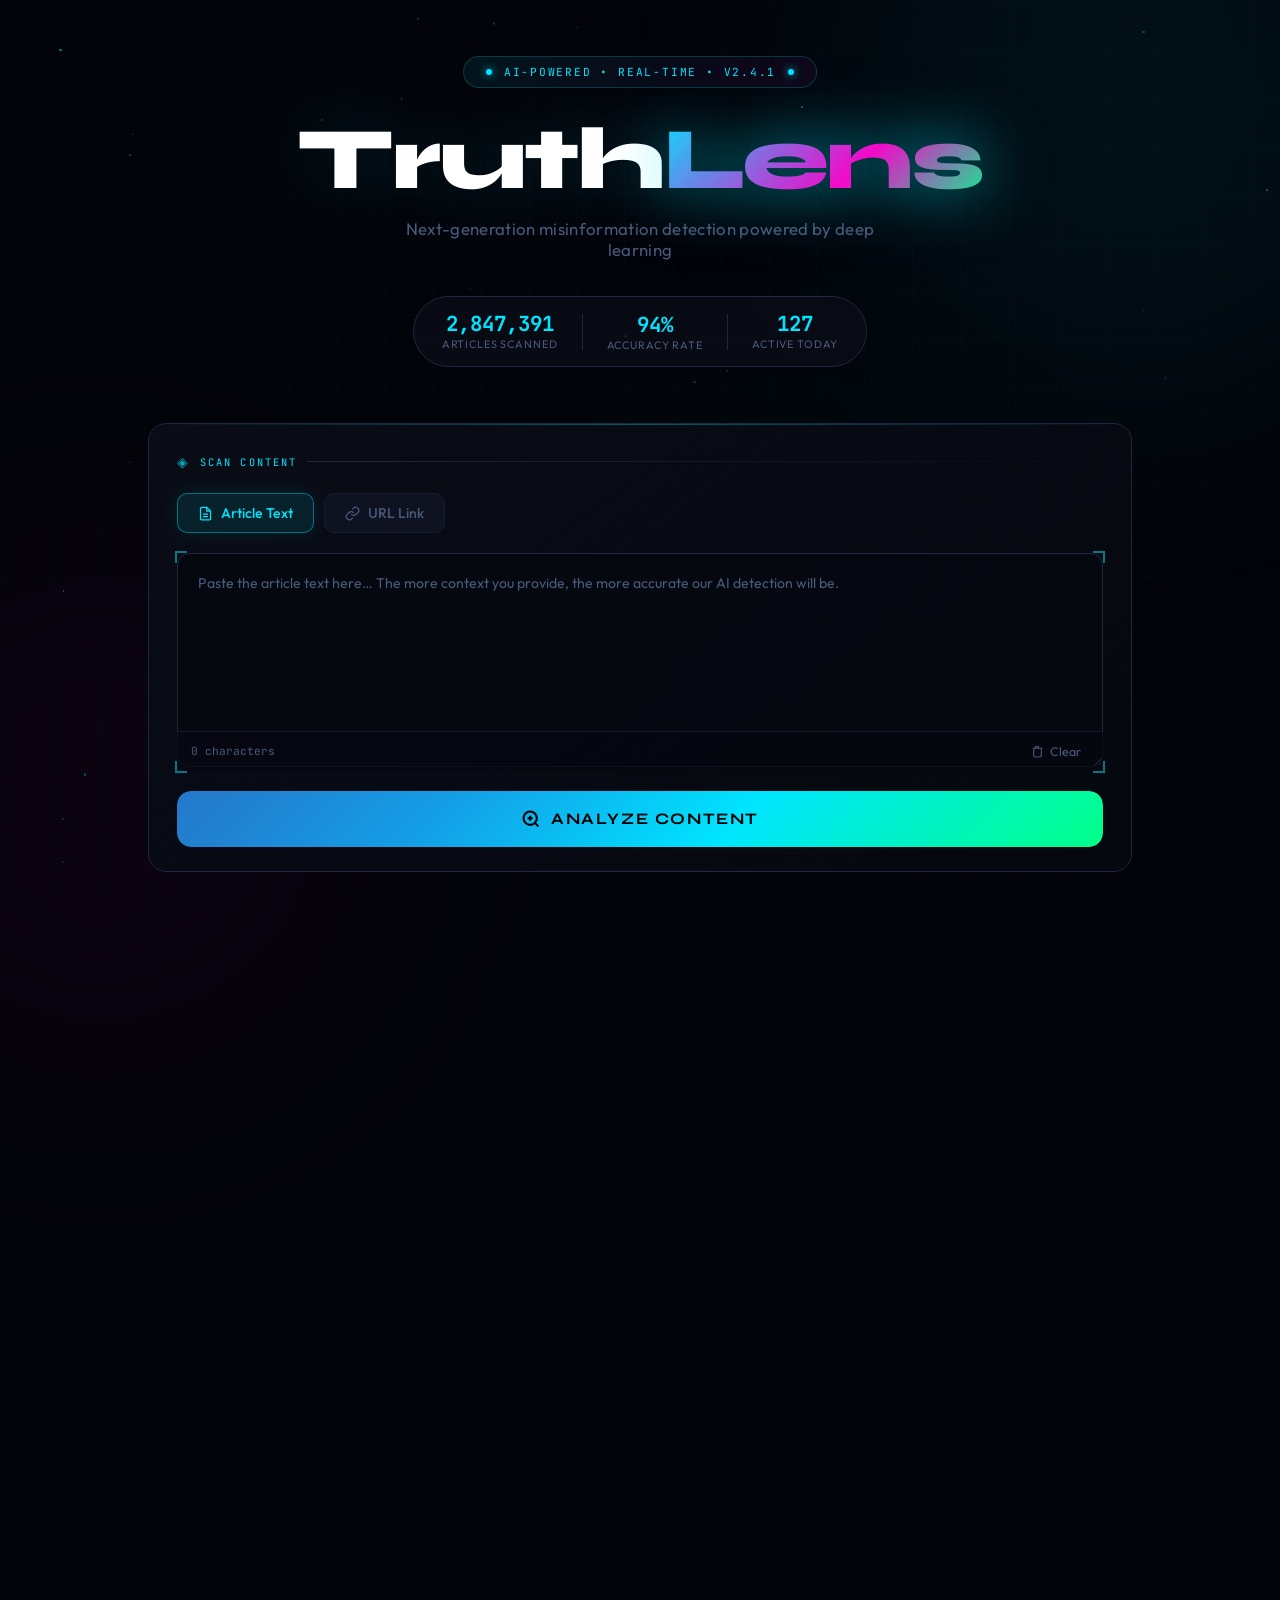
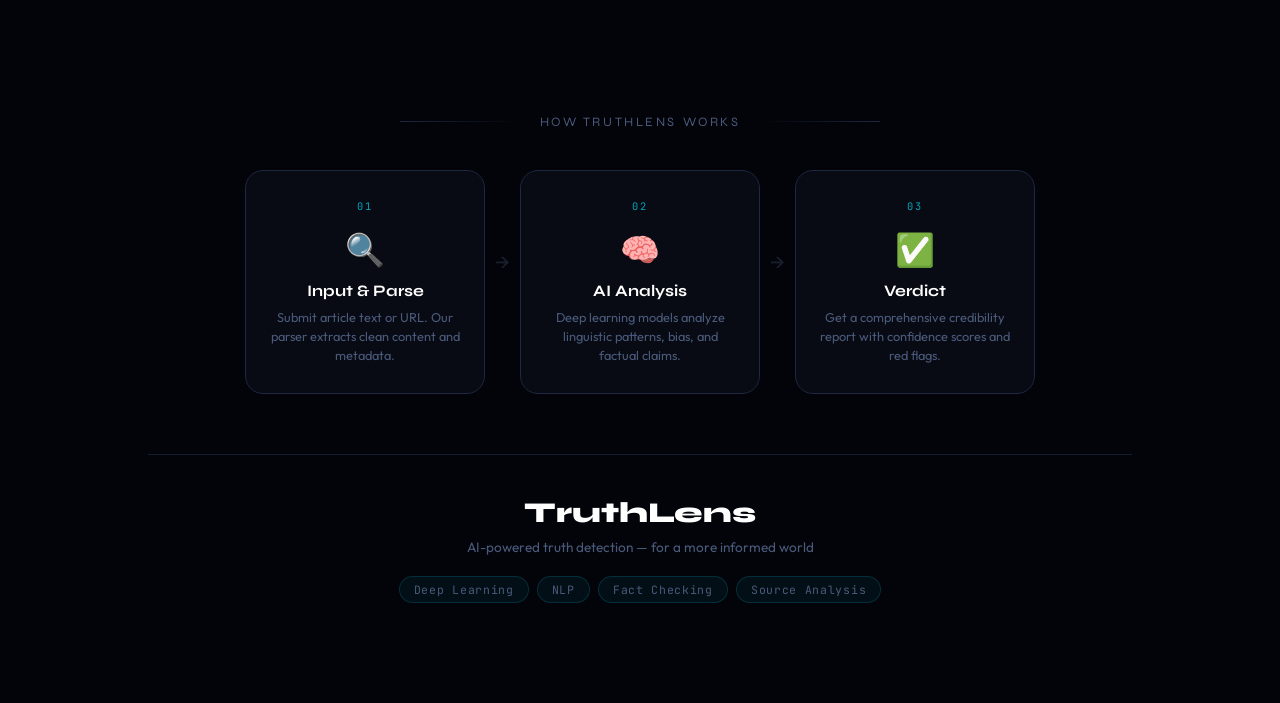
==== frontend/index.html @ f7e6e777 "Full TruthLens project" ====
<!DOCTYPE html>
<html lang="en">
<head>
  <meta charset="UTF-8" />
  <meta name="viewport" content="width=device-width, initial-scale=1.0"/>
  <title>TruthLens — AI Fake News Detection</title>
  <link rel="preconnect" href="https://fonts.googleapis.com">
  <link href="https://fonts.googleapis.com/css2?family=Syne:wght@400;500;600;700;800&family=JetBrains+Mono:wght@300;400;500;600;700&family=Outfit:wght@300;400;500;600;700;900&display=swap" rel="stylesheet">
  <link rel="stylesheet" href="styles.css">
</head>
<body>

  <!-- Ambient background elements -->
  <div class="bg-grid"></div>
  <div class="blob blob-a"></div>
  <div class="blob blob-b"></div>
  <div class="blob blob-c"></div>
  <div class="scanline"></div>

  <!-- Floating particles -->
  <div class="particles" id="particles"></div>

  <div class="wrapper">

    <!-- ── HEADER ── -->
    <header>
      <div class="logo-badge">
        <span class="dot"></span>
        <span>AI-Powered • Real-Time • v2.4.1</span>
        <span class="dot"></span>
      </div>
      <h1>Truth<span class="accent">Lens</span></h1>
      <p class="subtitle">Next-generation misinformation detection powered by deep learning</p>
      <div class="header-stats">
        <div class="hstat">
          <span class="hstat-val" data-count="2847391">0</span>
          <span class="hstat-label">Articles Scanned</span>
        </div>
        <div class="hstat-divider"></div>
        <div class="hstat">
         <span class="hstat-val" data-count="94">94</span><span class="hstat-suffix">%</span>

          <span class="hstat-label">Accuracy Rate</span>
        </div>
        <div class="hstat-divider"></div>
        <div class="hstat">
          <span class="hstat-val" data-count="127">0</span>
          <span class="hstat-label">Active Today</span>
        </div>
      </div>
    </header>

    <!-- ── INPUT CARD ── -->
    <section class="card input-card" style="--delay:.1s">
      <div class="card-label">
        <span class="card-label-icon">◈</span>
        <span>SCAN CONTENT</span>
        <div class="card-label-line"></div>
      </div>

      <!-- Mode Selector -->
      <div class="mode-selector">
        <button class="mode-btn active" id="modeText" onclick="switchMode('text')">
          <svg viewBox="0 0 24 24" fill="none" stroke="currentColor" stroke-width="2"><path d="M14 2H6a2 2 0 00-2 2v16a2 2 0 002 2h12a2 2 0 002-2V8z"/><polyline points="14 2 14 8 20 8"/><line x1="16" y1="13" x2="8" y2="13"/><line x1="16" y1="17" x2="8" y2="17"/></svg>
          Article Text
        </button>
        <button class="mode-btn" id="modeUrl" onclick="switchMode('url')">
          <svg viewBox="0 0 24 24" fill="none" stroke="currentColor" stroke-width="2"><path d="M10 13a5 5 0 007.54.54l3-3a5 5 0 00-7.07-7.07l-1.72 1.71"/><path d="M14 11a5 5 0 00-7.54-.54l-3 3a5 5 0 007.07 7.07l1.71-1.71"/></svg>
          URL Link
        </button>
      </div>

      <!-- Text Input Area -->
      <div class="input-wrap" id="textWrap">
        <div class="input-corner tl"></div>
        <div class="input-corner tr"></div>
        <div class="input-corner bl"></div>
        <div class="input-corner br"></div>
        <textarea
          id="newsInput"
          class="news-textarea"
          placeholder="Paste the article text here… The more context you provide, the more accurate our AI detection will be."
          rows="6"
        ></textarea>
        <div class="textarea-footer">
          <span class="char-count" id="charCount">0 characters</span>
          <button class="clear-btn" onclick="clearInput()">
            <svg viewBox="0 0 24 24" fill="none" stroke="currentColor" stroke-width="2"><polyline points="3 6 5 6 21 6"/><path d="M19 6v14a2 2 0 01-2 2H7a2 2 0 01-2-2V6m3 0V4a1 1 0 011-1h4a1 1 0 011 1v2"/></svg>
            Clear
          </button>
        </div>
      </div>

      <!-- URL Input Area -->
      <div class="input-wrap url-wrap hidden" id="urlWrap">
        <div class="input-corner tl"></div>
        <div class="input-corner tr"></div>
        <div class="input-corner bl"></div>
        <div class="input-corner br"></div>
        <div class="url-input-inner">
          <svg class="url-icon" viewBox="0 0 24 24" fill="none" stroke="currentColor" stroke-width="2"><circle cx="12" cy="12" r="10"/><line x1="2" y1="12" x2="22" y2="12"/><path d="M12 2a15.3 15.3 0 014 10 15.3 15.3 0 01-4 10 15.3 15.3 0 01-4-10 15.3 15.3 0 014-10z"/></svg>
          <input type="url" id="urlInput" class="url-input" placeholder="https://example.com/article-to-verify..." />
        </div>
      </div>

      <!-- Scan Button -->
      <button class="scan-btn" id="scanBtn" onclick="triggerScan()">
        <span class="scan-btn-bg"></span>
        <span class="scan-btn-content">
          <svg class="scan-btn-icon" viewBox="0 0 24 24" fill="none" stroke="currentColor" stroke-width="2.5">
            <circle cx="11" cy="11" r="8"/>
            <path d="m21 21-4.35-4.35"/>
            <line x1="11" y1="8" x2="11" y2="14"/>
            <line x1="8" y1="11" x2="14" y2="11"/>
          </svg>
          <span class="scan-btn-text">Analyze Content</span>
        </span>
        <div class="scan-btn-glow"></div>
      </button>
    </section>

    <!-- ── SCANNING ANIMATION OVERLAY ── -->
    <div class="scanning-bar" id="scanningBar">
      <div class="scanning-progress">
        <div class="scanning-fill" id="scanFill"></div>
      </div>
      <div class="scanning-label">
        <span class="scanning-dot"></span>
        <span id="scanLabel">Initializing neural network…</span>
      </div>
    </div>

    <!-- ── RESULTS SECTION ── -->
    <section class="results-grid" id="resultsGrid">

      <!-- Main Verdict Card -->
      <div class="card verdict-card" id="verdictCard">
        <div class="card-label">
          <span class="card-label-icon">◈</span>
          <span>VERDICT</span>
          <div class="card-label-line"></div>
        </div>

        <div class="verdict-display">
          <div class="verdict-icon-wrap" id="verdictIconWrap">
            <div class="verdict-ring verdict-ring-outer"></div>
            <div class="verdict-ring verdict-ring-inner"></div>
            <div class="verdict-icon" id="verdictIcon">?</div>
          </div>
          <div class="verdict-text-wrap">
            <div class="verdict-label" id="verdictLabel">Awaiting Scan</div>
            <div class="verdict-sublabel" id="verdictSublabel">Submit content to begin analysis</div>
          </div>
        </div>

        <!-- ── Confidence Bar (backend: update #confidenceFill width & #confidenceVal text) ── -->
        <div class="metric-section">
          <div class="metric-header">
            <span class="metric-name">Confidence Score</span>
            <span class="metric-val" id="confidenceVal">—</span>
          </div>
          <div class="meter-track">
            <div class="meter-fill confidence-fill" id="confidenceFill" style="width:0%"></div>
            <div class="meter-shine"></div>
          </div>
          <div class="meter-ticks">
            <span>0%</span><span>25%</span><span>50%</span><span>75%</span><span>100%</span>
          </div>
        </div>

        <!-- Status Badge -->
        <div class="status-display">
          <div class="status-badge" id="statusBadge">
            <span class="status-icon" id="statusIcon">○</span>
            <span id="statusLabel">No Data</span>
          </div>
          <div class="timestamp" id="scanTimestamp">—</div>
        </div>
      </div>

      <!-- Source Credibility Card -->
      <div class="card credibility-card" id="credibilityCard">
        <div class="card-label">
          <span class="card-label-icon">◈</span>
          <span>SOURCE ANALYSIS</span>
          <div class="card-label-line"></div>
        </div>

        <!-- ── Source Credibility Bar (backend: update #credibilityFill & #credibilityVal) ── -->
        <div class="metric-section">
          <div class="metric-header">
            <span class="metric-name">Source Credibility</span>
            <span class="metric-val" id="credibilityVal">—</span>
          </div>
          <div class="meter-track">
            <div class="meter-fill credibility-fill" id="credibilityFill" style="width:0%"></div>
            <div class="meter-shine"></div>
          </div>
        </div>

        <!-- ── Bias Score Bar (backend: update #biasFill & #biasVal) ── -->
        <div class="metric-section">
          <div class="metric-header">
            <span class="metric-name">Bias Detection</span>
            <span class="metric-val" id="biasVal">—</span>
          </div>
          <div class="meter-track">
            <div class="meter-fill bias-fill" id="biasFill" style="width:0%"></div>
            <div class="meter-shine"></div>
          </div>
        </div>

        <!-- ── Sentiment Score Bar (backend: update #sentimentFill & #sentimentVal) ── -->
        <div class="metric-section">
          <div class="metric-header">
            <span class="metric-name">Emotional Manipulation</span>
            <span class="metric-val" id="sentimentVal">—</span>
          </div>
          <div class="meter-track">
            <div class="meter-fill sentiment-fill" id="sentimentFill" style="width:0%"></div>
            <div class="meter-shine"></div>
          </div>
        </div>

        <!-- Source Info (backend: set #sourceName & #sourceDomain) -->
        <div class="source-info">
          <div class="source-row">
            <span class="source-key">Source</span>
            <span class="source-val" id="sourceName">—</span>
          </div>
          <div class="source-row">
            <span class="source-key">Domain</span>
            <span class="source-val" id="sourceDomain">—</span>
          </div>
          <div class="source-row">
            <span class="source-key">Category</span>
            <span class="source-val" id="sourceCategory">—</span>
          </div>
        </div>
      </div>

      <!-- Claim Analysis Card -->
      <div class="card claims-card" id="claimsCard">
        <div class="card-label">
          <span class="card-label-icon">◈</span>
          <span>CLAIM ANALYSIS</span>
          <div class="card-label-line"></div>
        </div>

        <!-- ── Factual Accuracy Bar (backend: update #factFill & #factVal) ── -->
        <div class="metric-section">
          <div class="metric-header">
            <span class="metric-name">Factual Accuracy</span>
            <span class="metric-val" id="factVal">—</span>
          </div>
          <div class="meter-track">
            <div class="meter-fill fact-fill" id="factFill" style="width:0%"></div>
            <div class="meter-shine"></div>
          </div>
        </div>

        <!-- ── Clickbait Score Bar (backend: update #clickbaitFill & #clickbaitVal) ── -->
        <div class="metric-section">
          <div class="metric-header">
            <span class="metric-name">Clickbait Score</span>
            <span class="metric-val" id="clickbaitVal">—</span>
          </div>
          <div class="meter-track">
            <div class="meter-fill clickbait-fill" id="clickbaitFill" style="width:0%"></div>
            <div class="meter-shine"></div>
          </div>
        </div>

        <!-- Detected Flags (backend: populate #flagsList) -->
        <div class="flags-section">
          <div class="flags-title">Detected Signals</div>
          <div class="flags-list" id="flagsList">
            <div class="empty-state-small">
              <span>⬡</span>
              <span>No signals detected yet</span>
            </div>
          </div>
        </div>
      </div>

      <!-- Linguistic Pattern Card -->
      <div class="card linguistic-card" id="linguisticCard">
        <div class="card-label">
          <span class="card-label-icon">◈</span>
          <span>LINGUISTIC PATTERNS</span>
          <div class="card-label-line"></div>
        </div>

        <!-- ── Readability Bar (backend: update #readFill & #readVal) ── -->
        <div class="metric-section">
          <div class="metric-header">
            <span class="metric-name">Readability Index</span>
            <span class="metric-val" id="readVal">—</span>
          </div>
          <div class="meter-track">
            <div class="meter-fill read-fill" id="readFill" style="width:0%"></div>
            <div class="meter-shine"></div>
          </div>
        </div>

        <!-- Text Statistics (backend: populate #wordCount, #sentenceCount, #uniqueWords) -->
        <div class="stat-grid">
          <div class="stat-box">
            <div class="stat-box-val" id="wordCount">—</div>
            <div class="stat-box-label">Word Count</div>
          </div>
          <div class="stat-box">
            <div class="stat-box-val" id="sentenceCount">—</div>
            <div class="stat-box-label">Sentences</div>
          </div>
          <div class="stat-box">
            <div class="stat-box-val" id="uniqueWords">—</div>
            <div class="stat-box-label">Unique Words</div>
          </div>
          <div class="stat-box">
            <div class="stat-box-val" id="avgSentLen">—</div>
            <div class="stat-box-label">Avg Sentence</div>
          </div>
        </div>

        <!-- Top Keywords (backend: populate #keywordsList) -->
        <div class="keywords-section">
          <div class="flags-title">Top Keywords</div>
          <div class="keywords-list" id="keywordsList">
            <div class="empty-state-small"><span>⬡</span><span>Pending analysis</span></div>
          </div>
        </div>
      </div>

    </section>

    <!-- ── HOW IT WORKS SECTION ── -->
    <section class="how-section">
      <div class="how-title">
        <span class="how-title-line"></span>
        <span>How TruthLens Works</span>
        <span class="how-title-line"></span>
      </div>
      <div class="how-grid">
        <div class="how-step">
          <div class="how-step-num">01</div>
          <div class="how-step-icon">🔍</div>
          <div class="how-step-title">Input & Parse</div>
          <div class="how-step-desc">Submit article text or URL. Our parser extracts clean content and metadata.</div>
        </div>
        <div class="how-connector">→</div>
        <div class="how-step">
          <div class="how-step-num">02</div>
          <div class="how-step-icon">🧠</div>
          <div class="how-step-title">AI Analysis</div>
          <div class="how-step-desc">Deep learning models analyze linguistic patterns, bias, and factual claims.</div>
        </div>
        <div class="how-connector">→</div>
        <div class="how-step">
          <div class="how-step-num">03</div>
          <div class="how-step-icon">✅</div>
          <div class="how-step-title">Verdict</div>
          <div class="how-step-desc">Get a comprehensive credibility report with confidence scores and red flags.</div>
        </div>
      </div>
    </section>

    <!-- ── FOOTER ── -->
    <footer class="site-footer">
      <div class="footer-logo">Truth<span class="accent">Lens</span></div>
      <p class="footer-sub">AI-powered truth detection — for a more informed world</p>
      <div class="footer-chips">
        <span class="chip">Deep Learning</span>
        <span class="chip">NLP</span>
        <span class="chip">Fact Checking</span>
        <span class="chip">Source Analysis</span>
      </div>
    </footer>

  </div><!-- /wrapper -->

  <script>
    // ── Particles ──
    const pCont = document.getElementById('particles');
    for (let i = 0; i < 40; i++) {
      const p = document.createElement('div');
      p.className = 'particle';
      p.style.cssText = `
        left:${Math.random()*100}%;
        top:${Math.random()*100}%;
        animation-delay:${Math.random()*8}s;
        animation-duration:${6+Math.random()*10}s;
        width:${1+Math.random()*2}px;
        height:${1+Math.random()*2}px;
        opacity:${0.1+Math.random()*0.4};
      `;
      pCont.appendChild(p);
    }

    // ── Counter animation ──
    document.querySelectorAll('[data-count]').forEach(el => {
      const target = +el.dataset.count;
      let current = 0;
      const step = target / 60;
      const tick = setInterval(() => {
        current = Math.min(current + step, target);
        el.textContent = Math.floor(current).toLocaleString();
        if (current >= target) clearInterval(tick);
      }, 30);
    });

    // ── Mode switch ──
    function switchMode(mode) {
      const textWrap = document.getElementById('textWrap');
      const urlWrap  = document.getElementById('urlWrap');
      const modeText = document.getElementById('modeText');
      const modeUrl  = document.getElementById('modeUrl');
      if (mode === 'text') {
        textWrap.classList.remove('hidden');
        urlWrap.classList.add('hidden');
        modeText.classList.add('active');
        modeUrl.classList.remove('active');
      } else {
        textWrap.classList.add('hidden');
        urlWrap.classList.remove('hidden');
        modeUrl.classList.add('active');
        modeText.classList.remove('active');
      }
    }

    // ── Char count ──
    document.getElementById('newsInput').addEventListener('input', function() {
      document.getElementById('charCount').textContent = `${this.value.length.toLocaleString()} characters`;
    });

    function clearInput() {
      document.getElementById('newsInput').value = '';
      document.getElementById('charCount').textContent = '0 characters';
    }

    // ── Scan trigger (UI demo — wire your backend here) ──
    const SCAN_MESSAGES = [
      'Initializing neural network…',
      'Tokenizing content…',
      'Running NLP pipeline…',
      'Checking source credibility…',
      'Analyzing linguistic patterns…',
      'Cross-referencing fact database…',
      'Calculating confidence scores…',
      'Generating verdict…'
    ];

    function triggerScan() {
      const input = document.getElementById('newsInput').value ||
                    document.getElementById('urlInput').value;
      if (!input.trim()) {
        shakeInput(); return;
      }
      runScanAnimation();
    }

    function shakeInput() {
      const wrap = document.getElementById('textWrap').classList.contains('hidden')
        ? document.getElementById('urlWrap')
        : document.getElementById('textWrap');
      wrap.classList.add('shake');
      setTimeout(() => wrap.classList.remove('shake'), 500);
    }

    function runScanAnimation() {
      const bar    = document.getElementById('scanningBar');
      const fill   = document.getElementById('scanFill');
      const label  = document.getElementById('scanLabel');
      const btn    = document.getElementById('scanBtn');

      btn.disabled = true;
      btn.querySelector('.scan-btn-text').textContent = 'Scanning…';
      bar.classList.add('active');

      let step = 0;
      let pct  = 0;
      const interval = setInterval(() => {
        pct += 100 / SCAN_MESSAGES.length;
        fill.style.width = Math.min(pct, 100) + '%';
        if (step < SCAN_MESSAGES.length) {
          label.textContent = SCAN_MESSAGES[step++];
        }
        if (pct >= 100) {
          clearInterval(interval);
          setTimeout(() => {
            bar.classList.remove('active');
            btn.disabled = false;
            btn.querySelector('.scan-btn-text').textContent = 'Analyze Content';

            // 🔥 REAL BACKEND CALL
            analyzeNews();

          }, 600);
        }
      }, 380);
    }

  </script>


  <script src="script.js"></script>

</body>
</html>
---- frontend/styles.css ----
/* ════════════════════════════════════════════
   TruthLens — Fake News Detection UI
   styles.css
   ════════════════════════════════════════════ */

:root {
  --bg:         #03040a;
  --bg2:        #060810;
  --surface:    #0a0d17;
  --surface2:   #0f1220;
  --border:     #151d30;
  --border2:    #1e2840;

  --cyan:       #00e5ff;
  --cyan-dim:   rgba(0,229,255,.10);
  --cyan-glow:  rgba(0,229,255,.25);

  --green:      #00ff88;
  --green-dim:  rgba(0,255,136,.10);

  --red:        #ff2d55;
  --red-dim:    rgba(255,45,85,.12);

  --magenta:    #ff00c8;
  --magenta-dim:rgba(255,0,200,.10);

  --amber:      #ffb800;
  --amber-dim:  rgba(255,184,0,.10);

  --violet:     #7c3aed;

  --text:       #c8d2e6;
  --text-dim:   #4a5a7a;
  --text-mid:   #7a8eaa;

  --mono:   'JetBrains Mono', monospace;
  --sans:   'Outfit', sans-serif;
  --display:'Syne', sans-serif;

  --radius: 18px;
  --radius-sm: 10px;
}

/* ── Reset ── */
*, *::before, *::after { box-sizing: border-box; margin: 0; padding: 0; }
html { scroll-behavior: smooth; }

body {
  font-family: var(--sans);
  background: var(--bg);
  color: var(--text);
  min-height: 100vh;
  overflow-x: hidden;
  position: relative;
  cursor: default;
}

/* ══════════════════ BACKGROUND ══════════════════ */

.bg-grid {
  position: fixed; inset: 0;
  background-image:
    linear-gradient(rgba(0,229,255,.025) 1px, transparent 1px),
    linear-gradient(90deg, rgba(0,229,255,.025) 1px, transparent 1px);
  background-size: 48px 48px;
  pointer-events: none; z-index: 0;
  mask-image: radial-gradient(ellipse 90% 90% at 50% 50%, black 30%, transparent 100%);
}

.blob {
  position: fixed; border-radius: 50%;
  filter: blur(120px); pointer-events: none; z-index: 0;
  animation: drift 20s ease-in-out infinite alternate;
}
.blob-a { width:600px;height:600px;top:-200px;right:-150px;background:rgba(0,229,255,.055); }
.blob-b { width:500px;height:500px;bottom:-150px;left:-150px;background:rgba(255,0,200,.045); animation-delay:-9s; }
.blob-c { width:350px;height:350px;top:45%;left:48%;background:rgba(0,255,136,.035); animation-delay:-16s; }

@keyframes drift { to { transform: translate(50px,40px) scale(1.12); } }

.scanline {
  position: fixed; inset: 0;
  background: repeating-linear-gradient(
    0deg, transparent, transparent 3px,
    rgba(0,0,0,.06) 3px, rgba(0,0,0,.06) 4px
  );
  pointer-events: none; z-index: 1;
  animation: scanMove 8s linear infinite;
}
@keyframes scanMove {
  0%   { background-position: 0 0; }
  100% { background-position: 0 200px; }
}

.particles { position: fixed; inset: 0; pointer-events: none; z-index: 0; }
.particle {
  position: absolute;
  background: var(--cyan);
  border-radius: 50%;
  animation: floatParticle linear infinite;
}
@keyframes floatParticle {
  0%   { transform: translateY(0) scale(1); opacity: .3; }
  50%  { opacity: .6; }
  100% { transform: translateY(-120px) scale(0.5); opacity: 0; }
}

/* ══════════════════ LAYOUT ══════════════════ */

.wrapper {
  position: relative; z-index: 2;
  max-width: 1040px;
  margin: 0 auto;
  padding: 56px 28px 100px;
}

/* ══════════════════ HEADER ══════════════════ */

header {
  text-align: center;
  margin-bottom: 56px;
  animation: fadeUp .9s cubic-bezier(.22,1,.36,1) both;
}

.logo-badge {
  display: inline-flex; align-items: center; gap: 12px;
  background: linear-gradient(135deg, rgba(0,229,255,.08), rgba(255,0,200,.06));
  border: 1px solid rgba(0,229,255,.2);
  border-radius: 50px;
  padding: 8px 22px;
  font-family: var(--mono);
  font-size: .7rem;
  color: var(--cyan);
  letter-spacing: .16em;
  text-transform: uppercase;
  margin-bottom: 28px;
  backdrop-filter: blur(10px);
}
.dot {
  width: 6px; height: 6px; border-radius: 50%;
  background: var(--cyan);
  animation: pulseDot 2s ease-in-out infinite;
  box-shadow: 0 0 8px var(--cyan);
}
@keyframes pulseDot {
  0%,100% { opacity:1; transform:scale(1); }
  50%      { opacity:.3; transform:scale(.6); }
}

h1 {
  font-family: var(--display);
  font-size: clamp(3rem, 7vw, 5.5rem);
  font-weight: 800;
  letter-spacing: -.03em;
  line-height: 1;
  color: #fff;
  margin-bottom: 14px;
  text-shadow: 0 0 80px rgba(0,229,255,.2);
}
h1 .accent {
  background: linear-gradient(135deg, var(--cyan) 0%, var(--magenta) 60%, var(--green) 100%);
  -webkit-background-clip: text;
  -webkit-text-fill-color: transparent;
  background-clip: text;
  filter: drop-shadow(0 0 30px rgba(0,229,255,.5));
}

.subtitle {
  font-size: 1.05rem;
  color: var(--text-dim);
  font-weight: 400;
  letter-spacing: .02em;
  max-width: 480px;
  margin: 0 auto 36px;
}

.header-stats {
  display: inline-flex; align-items: center; gap: 0;
  background: rgba(10,13,23,.8);
  border: 1px solid var(--border2);
  border-radius: 60px;
  padding: 14px 28px;
  gap: 24px;
  backdrop-filter: blur(20px);
}
.hstat {
  text-align: center;
}
.hstat-val {
  font-family: var(--mono);
  font-size: 1.3rem;
  font-weight: 700;
  color: var(--cyan);
  display: inline;
  line-height: 1.2;
}
.hstat-suffix {
  font-family: var(--mono);
  font-size: 1.3rem;
  font-weight: 700;
  color: var(--cyan);
}
.hstat-label {
  font-size: .68rem;
  color: var(--text-dim);
  letter-spacing: .08em;
  text-transform: uppercase;
  display: block;
}
.hstat-divider {
  width: 1px; height: 36px;
  background: var(--border2);
}

/* ══════════════════ CARD ══════════════════ */

.card {
  background: linear-gradient(145deg, rgba(10,13,23,.95), rgba(6,8,16,.95));
  border: 1px solid var(--border2);
  border-radius: var(--radius);
  padding: 28px 28px 24px;
  position: relative;
  overflow: hidden;
  animation: fadeUp .8s cubic-bezier(.22,1,.36,1) both;
  animation-delay: var(--delay, .2s);
  backdrop-filter: blur(20px);
  transition: border-color .3s, box-shadow .3s;
}
.card:hover {
  border-color: rgba(0,229,255,.15);
  box-shadow: 0 0 40px rgba(0,229,255,.04), 0 20px 60px rgba(0,0,0,.5);
}
.card::before {
  content: '';
  position: absolute; top: 0; left: 0; right: 0; height: 1px;
  background: linear-gradient(90deg, transparent 0%, var(--cyan) 50%, transparent 100%);
  opacity: .35;
}
.card::after {
  content: '';
  position: absolute; bottom: 0; left: 0; right: 0; height: 1px;
  background: linear-gradient(90deg, transparent 20%, rgba(255,0,200,.2) 50%, transparent 80%);
  opacity: .4;
}

.card-label {
  display: flex; align-items: center; gap: 10px;
  font-family: var(--mono);
  font-size: .65rem;
  letter-spacing: .2em;
  text-transform: uppercase;
  color: var(--cyan);
  margin-bottom: 22px;
}
.card-label-icon { font-size: .9rem; opacity: .7; }
.card-label-line {
  flex: 1;
  height: 1px;
  background: linear-gradient(90deg, var(--border2), transparent);
}

/* ══════════════════ INPUT CARD ══════════════════ */

.input-card { margin-bottom: 16px; }

.mode-selector {
  display: flex; gap: 10px;
  margin-bottom: 20px;
}
.mode-btn {
  display: flex; align-items: center; gap: 8px;
  padding: 10px 20px;
  background: var(--surface2);
  border: 1px solid var(--border);
  border-radius: var(--radius-sm);
  color: var(--text-dim);
  font-family: var(--sans);
  font-size: .88rem;
  font-weight: 500;
  cursor: pointer;
  transition: all .25s;
}
.mode-btn svg { width: 15px; height: 15px; flex-shrink: 0; }
.mode-btn:hover {
  border-color: rgba(0,229,255,.3);
  color: var(--cyan);
}
.mode-btn.active {
  background: var(--cyan-dim);
  border-color: rgba(0,229,255,.4);
  color: var(--cyan);
  box-shadow: 0 0 20px rgba(0,229,255,.1);
}

/* Input wrap with corner brackets */
.input-wrap {
  position: relative;
  margin-bottom: 20px;
}
.input-corner {
  position: absolute;
  width: 12px; height: 12px;
  border-color: var(--cyan);
  border-style: solid;
  opacity: .5;
  transition: opacity .3s;
  z-index: 2;
}
.input-wrap:focus-within .input-corner { opacity: 1; }
.input-corner.tl { top: -2px; left: -2px; border-width: 2px 0 0 2px; }
.input-corner.tr { top: -2px; right: -2px; border-width: 2px 2px 0 0; }
.input-corner.bl { bottom: -2px; left: -2px; border-width: 0 0 2px 2px; }
.input-corner.br { bottom: -2px; right: -2px; border-width: 0 2px 2px 0; }

.news-textarea {
  width: 100%;
  min-height: 160px;
  padding: 18px 20px 48px;
  background: rgba(6,8,16,.8);
  border: 1px solid var(--border2);
  border-radius: 12px;
  color: var(--text);
  font-family: var(--sans);
  font-size: .95rem;
  line-height: 1.6;
  resize: vertical;
  outline: none;
  transition: border-color .25s, box-shadow .25s;
}
.news-textarea:focus {
  border-color: rgba(0,229,255,.4);
  box-shadow: 0 0 0 3px rgba(0,229,255,.06), 0 0 30px rgba(0,229,255,.07);
}
.news-textarea::placeholder {
  color: var(--text-dim);
  font-size: .88rem;
}

.textarea-footer {
  position: absolute;
  bottom: 0; left: 0; right: 0;
  display: flex; align-items: center; justify-content: space-between;
  padding: 8px 14px;
  background: rgba(6,8,16,.7);
  border-top: 1px solid var(--border);
  border-radius: 0 0 12px 12px;
}
.char-count {
  font-family: var(--mono);
  font-size: .7rem;
  color: var(--text-dim);
}
.clear-btn {
  display: flex; align-items: center; gap: 6px;
  background: none;
  border: none;
  color: var(--text-dim);
  font-family: var(--sans);
  font-size: .78rem;
  cursor: pointer;
  padding: 4px 8px;
  border-radius: 6px;
  transition: color .2s, background .2s;
}
.clear-btn svg { width: 13px; height: 13px; }
.clear-btn:hover { color: var(--red); background: var(--red-dim); }

/* URL Input */
.url-wrap { margin-bottom: 20px; }
.url-input-inner {
  display: flex; align-items: center; gap: 14px;
  padding: 16px 20px;
  background: rgba(6,8,16,.8);
  border: 1px solid var(--border2);
  border-radius: 12px;
  transition: border-color .25s, box-shadow .25s;
}
.url-input-inner:focus-within {
  border-color: rgba(0,229,255,.4);
  box-shadow: 0 0 0 3px rgba(0,229,255,.06);
}
.url-icon { width: 18px; height: 18px; flex-shrink: 0; color: var(--text-dim); }
.url-input {
  flex: 1;
  background: none;
  border: none;
  outline: none;
  color: var(--text);
  font-family: var(--mono);
  font-size: .9rem;
}
.url-input::placeholder { color: var(--text-dim); font-size: .85rem; }

.hidden { display: none !important; }

/* ── Scan Button ── */
.scan-btn {
  width: 100%;
  padding: 18px;
  background: none;
  border: none;
  border-radius: 14px;
  cursor: pointer;
  position: relative;
  overflow: hidden;
  transition: transform .15s;
}
.scan-btn:hover { transform: translateY(-2px); }
.scan-btn:hover .scan-btn-glow { opacity: 1; }
.scan-btn:active { transform: translateY(0); }
.scan-btn:disabled { opacity: .6; cursor: not-allowed; transform: none; }

.scan-btn-bg {
  position: absolute; inset: 0;
  background: linear-gradient(135deg, #0060c0 0%, #0099e6 30%, var(--cyan) 60%, var(--green) 100%);
  border-radius: 14px;
  transition: opacity .3s;
}
.scan-btn::before {
  content: '';
  position: absolute; inset: 0;
  background: linear-gradient(135deg, rgba(255,255,255,.15) 0%, transparent 60%);
  border-radius: 14px;
  z-index: 1;
}
.scan-btn-content {
  position: relative; z-index: 2;
  display: flex; align-items: center; justify-content: center; gap: 10px;
  color: #000;
  font-family: var(--display);
  font-size: 1rem;
  font-weight: 700;
  letter-spacing: .1em;
  text-transform: uppercase;
}
.scan-btn-icon { width: 20px; height: 20px; }
.scan-btn-glow {
  position: absolute; inset: 0;
  border-radius: 14px;
  box-shadow: 0 0 40px rgba(0,229,255,.5), 0 0 80px rgba(0,229,255,.25);
  opacity: 0;
  transition: opacity .3s;
  z-index: 0;
  pointer-events: none;
}

/* ── Shake animation ── */
.shake {
  animation: shake .4s ease;
}
@keyframes shake {
  0%,100% { transform: translateX(0); }
  20%      { transform: translateX(-6px); }
  40%      { transform: translateX(6px); }
  60%      { transform: translateX(-4px); }
  80%      { transform: translateX(4px); }
}

/* ══════════════════ SCANNING BAR ══════════════════ */

.scanning-bar {
  background: rgba(10,13,23,.9);
  border: 1px solid rgba(0,229,255,.2);
  border-radius: 12px;
  padding: 16px 22px;
  margin-bottom: 16px;
  display: none;
  backdrop-filter: blur(20px);
  animation: fadeUp .3s ease;
}
.scanning-bar.active { display: block; }

.scanning-progress {
  height: 4px;
  background: var(--border);
  border-radius: 99px;
  overflow: hidden;
  margin-bottom: 12px;
}
.scanning-fill {
  height: 100%;
  width: 0%;
  background: linear-gradient(90deg, var(--cyan), var(--magenta), var(--green));
  border-radius: 99px;
  transition: width .4s ease;
  box-shadow: 0 0 12px var(--cyan);
}
.scanning-label {
  display: flex; align-items: center; gap: 10px;
  font-family: var(--mono);
  font-size: .78rem;
  color: var(--cyan);
  letter-spacing: .06em;
}
.scanning-dot {
  width: 7px; height: 7px; border-radius: 50%;
  background: var(--cyan);
  animation: pulseDot 1s ease-in-out infinite;
  flex-shrink: 0;
}

/* ══════════════════ RESULTS GRID ══════════════════ */

.results-grid {
  display: grid;
  grid-template-columns: 1fr 1fr;
  grid-template-rows: auto auto;
  gap: 16px;
  opacity: 0;
  transform: translateY(24px);
  pointer-events: none;
  transition: opacity .5s ease, transform .5s ease;
}
.results-grid.visible {
  opacity: 1;
  transform: translateY(0);
  pointer-events: auto;
}

.verdict-card    { grid-column: 1; grid-row: 1; --delay:.05s; }
.credibility-card{ grid-column: 2; grid-row: 1; --delay:.1s; }
.claims-card     { grid-column: 1; grid-row: 2; --delay:.15s; }
.linguistic-card { grid-column: 2; grid-row: 2; --delay:.2s; }

@media (max-width: 720px) {
  .results-grid { grid-template-columns: 1fr; }
  .verdict-card, .credibility-card, .claims-card, .linguistic-card {
    grid-column: 1; grid-row: auto;
  }
}

/* ── Verdict Display ── */
.verdict-display {
  display: flex; align-items: center; gap: 20px;
  margin-bottom: 26px;
}
.verdict-icon-wrap {
  position: relative; flex-shrink: 0;
  width: 72px; height: 72px;
  display: flex; align-items: center; justify-content: center;
}
.verdict-ring {
  position: absolute;
  border-radius: 50%;
  border: 1px solid rgba(0,229,255,.2);
  animation: ringPulse 3s ease-in-out infinite;
}
.verdict-ring-outer { inset: 0; animation-delay: 0s; }
.verdict-ring-inner { inset: 10px; animation-delay: .8s; }
@keyframes ringPulse {
  0%,100% { opacity:.2; transform:scale(1); }
  50%     { opacity:.5; transform:scale(1.04); }
}
[data-verdict="fake"] .verdict-ring {
  border-color: rgba(255,45,85,.3);
  box-shadow: 0 0 20px rgba(255,45,85,.15);
}
[data-verdict="real"] .verdict-ring {
  border-color: rgba(0,255,136,.3);
  box-shadow: 0 0 20px rgba(0,255,136,.15);
}
.verdict-icon {
  font-size: 1.8rem;
  font-weight: 900;
  font-family: var(--display);
  color: var(--text-dim);
  z-index: 1;
  transition: color .4s;
}
.verdict-label {
  font-family: var(--display);
  font-size: 2rem;
  font-weight: 800;
  letter-spacing: -.02em;
  color: var(--text-dim);
  transition: color .4s;
  line-height: 1.1;
}
.verdict-sublabel {
  font-size: .82rem;
  color: var(--text-dim);
  margin-top: 4px;
}

/* ── Metric Bars ── */
.metric-section {
  margin-bottom: 18px;
}
.metric-header {
  display: flex; align-items: center; justify-content: space-between;
  margin-bottom: 8px;
}
.metric-name {
  font-size: .78rem;
  color: var(--text-mid);
  font-weight: 500;
  letter-spacing: .04em;
}
.metric-val {
  font-family: var(--mono);
  font-size: .82rem;
  color: var(--text);
  font-weight: 600;
}

.meter-track {
  position: relative;
  height: 6px;
  background: var(--border);
  border-radius: 99px;
  overflow: hidden;
}
.meter-fill {
  height: 100%;
  width: 0%;
  border-radius: 99px;
  background: var(--cyan);
  transition: width .5s cubic-bezier(.22,1,.36,1);
  position: relative;
}
.meter-fill::after {
  content: '';
  position: absolute; right: 0; top: 50%;
  transform: translateY(-50%);
  width: 10px; height: 10px; border-radius: 50%;
  background: inherit;
  box-shadow: inherit;
  filter: brightness(1.4);
}
.meter-shine {
  position: absolute; inset: 0;
  background: linear-gradient(90deg, transparent 40%, rgba(255,255,255,.12) 60%, transparent 80%);
  animation: shimmer 2.5s ease-in-out infinite;
}
@keyframes shimmer {
  0%   { transform: translateX(-100%); }
  100% { transform: translateX(200%); }
}
.meter-ticks {
  display: flex; justify-content: space-between;
  margin-top: 5px;
  font-family: var(--mono);
  font-size: .6rem;
  color: var(--text-dim);
}

/* Specific bar accent colors */
.confidence-fill { background: var(--cyan); box-shadow: 0 0 14px rgba(0,229,255,.5); }
.credibility-fill { background: var(--green); box-shadow: 0 0 14px rgba(0,255,136,.4); }
.bias-fill { background: var(--magenta); box-shadow: 0 0 14px rgba(255,0,200,.4); }
.sentiment-fill { background: var(--amber); box-shadow: 0 0 14px rgba(255,184,0,.4); }
.fact-fill { background: var(--green); }
.clickbait-fill { background: var(--red); }
.read-fill { background: var(--cyan); }

/* ── Status Display ── */
.status-display {
  display: flex; align-items: center; justify-content: space-between;
  margin-top: 18px;
  padding-top: 16px;
  border-top: 1px solid var(--border);
}
.status-badge {
  display: flex; align-items: center; gap: 8px;
  padding: 7px 14px;
  border-radius: 99px;
  background: rgba(255,255,255,.05);
  border: 1px solid var(--border2);
  font-family: var(--mono);
  font-size: .78rem;
  font-weight: 600;
  color: var(--text-mid);
  transition: all .4s;
}
.status-badge[data-verdict="fake"] {
  background: var(--red-dim);
  border-color: rgba(255,45,85,.3);
  color: var(--red);
}
.status-badge[data-verdict="real"] {
  background: var(--green-dim);
  border-color: rgba(0,255,136,.3);
  color: var(--green);
}
.status-badge[data-verdict="uncertain"] {
  background: var(--amber-dim);
  border-color: rgba(255,184,0,.3);
  color: var(--amber);
}
.status-icon { font-style: normal; }
.timestamp {
  font-family: var(--mono);
  font-size: .68rem;
  color: var(--text-dim);
}

/* ── Source Info ── */
.source-info {
  margin-top: 18px;
  padding-top: 16px;
  border-top: 1px solid var(--border);
}
.source-row {
  display: flex; align-items: baseline; justify-content: space-between;
  padding: 6px 0;
  border-bottom: 1px solid rgba(255,255,255,.025);
}
.source-row:last-child { border-bottom: none; }
.source-key {
  font-family: var(--mono);
  font-size: .7rem;
  color: var(--text-dim);
  text-transform: uppercase;
  letter-spacing: .1em;
}
.source-val {
  font-size: .83rem;
  color: var(--text);
  font-weight: 500;
}

/* ── Flags ── */
.flags-section, .keywords-section {
  margin-top: 18px;
  padding-top: 16px;
  border-top: 1px solid var(--border);
}
.flags-title {
  font-family: var(--mono);
  font-size: .65rem;
  letter-spacing: .16em;
  text-transform: uppercase;
  color: var(--text-dim);
  margin-bottom: 12px;
}
.flags-list { display: flex; flex-direction: column; gap: 7px; }
.flag-item {
  display: flex; align-items: center; gap: 10px;
  padding: 7px 12px;
  border: 1px solid rgba(255,255,255,.05);
  border-radius: 8px;
  background: rgba(255,255,255,.025);
  font-size: .8rem;
  font-weight: 500;
  animation: fadeUp .3s ease both;
}
.flag-dot {
  width: 6px; height: 6px; border-radius: 50%;
  flex-shrink: 0;
}
.empty-state-small {
  display: flex; align-items: center; gap: 8px;
  color: var(--text-dim);
  font-size: .82rem;
  padding: 12px 0;
}

/* ── Stat Grid ── */
.stat-grid {
  display: grid; grid-template-columns: 1fr 1fr;
  gap: 10px;
  margin: 18px 0;
}
.stat-box {
  padding: 14px;
  background: rgba(255,255,255,.025);
  border: 1px solid var(--border);
  border-radius: 10px;
  text-align: center;
  transition: border-color .25s;
}
.stat-box:hover { border-color: rgba(0,229,255,.2); }
.stat-box-val {
  font-family: var(--mono);
  font-size: 1.3rem;
  font-weight: 700;
  color: var(--cyan);
  display: block;
  margin-bottom: 4px;
}
.stat-box-label {
  font-size: .7rem;
  color: var(--text-dim);
  text-transform: uppercase;
  letter-spacing: .08em;
}

/* ── Keywords ── */
.keywords-list {
  display: flex; flex-wrap: wrap; gap: 7px;
}
.keyword-chip {
  padding: 5px 12px;
  border-radius: 99px;
  background: rgba(255,0,200,.08);
  border: 1px solid rgba(255,0,200,.25);
  color: var(--magenta);
  font-family: var(--mono);
  font-size: .72rem;
  font-weight: 500;
  animation: fadeUp .3s ease both;
}

/* ══════════════════ HOW IT WORKS ══════════════════ */

.how-section {
  margin-top: 60px;
  margin-bottom: 60px;
  animation: fadeUp .8s ease both;
  animation-delay: .4s;
}
.how-title {
  display: flex; align-items: center; justify-content: center; gap: 20px;
  font-family: var(--display);
  font-size: .8rem;
  letter-spacing: .2em;
  text-transform: uppercase;
  color: var(--text-dim);
  margin-bottom: 40px;
}
.how-title-line {
  flex: 1; max-width: 120px;
  height: 1px;
  background: linear-gradient(90deg, transparent, var(--border2));
}
.how-title-line:first-child {
  background: linear-gradient(90deg, var(--border2), transparent);
}
.how-grid {
  display: flex; align-items: center; gap: 0;
  justify-content: center;
}
.how-step {
  flex: 1;
  max-width: 240px;
  background: rgba(10,13,23,.8);
  border: 1px solid var(--border2);
  border-radius: var(--radius);
  padding: 28px 24px;
  text-align: center;
  position: relative;
  transition: border-color .3s, transform .3s;
}
.how-step:hover {
  border-color: rgba(0,229,255,.2);
  transform: translateY(-4px);
}
.how-step-num {
  font-family: var(--mono);
  font-size: .65rem;
  color: var(--cyan);
  letter-spacing: .2em;
  margin-bottom: 16px;
  opacity: .7;
}
.how-step-icon {
  font-size: 2rem;
  margin-bottom: 12px;
  display: block;
}
.how-step-title {
  font-family: var(--display);
  font-size: 1rem;
  font-weight: 700;
  color: #fff;
  margin-bottom: 8px;
}
.how-step-desc {
  font-size: .8rem;
  color: var(--text-dim);
  line-height: 1.5;
}
.how-connector {
  font-size: 1.4rem;
  color: var(--text-dim);
  padding: 0 10px;
  opacity: .3;
  margin-bottom: 40px;
}

@media (max-width: 640px) {
  .how-grid { flex-direction: column; gap: 10px; }
  .how-connector { transform: rotate(90deg); margin: 0; padding: 4px 0; }
}

/* ══════════════════ FOOTER ══════════════════ */

.site-footer {
  text-align: center;
  padding-top: 40px;
  border-top: 1px solid var(--border);
  animation: fadeUp .8s ease both;
  animation-delay: .5s;
}
.footer-logo {
  font-family: var(--display);
  font-size: 1.8rem;
  font-weight: 800;
  color: #fff;
  margin-bottom: 8px;
}
.footer-sub {
  font-size: .85rem;
  color: var(--text-dim);
  margin-bottom: 20px;
}
.footer-chips {
  display: flex; flex-wrap: wrap; gap: 8px; justify-content: center;
}
.chip {
  padding: 5px 14px;
  border-radius: 99px;
  background: rgba(0,229,255,.05);
  border: 1px solid rgba(0,229,255,.15);
  color: var(--text-dim);
  font-size: .72rem;
  letter-spacing: .06em;
  font-family: var(--mono);
}

/* ══════════════════ ANIMATIONS ══════════════════ */

@keyframes fadeUp {
  from { opacity: 0; transform: translateY(28px); }
  to   { opacity: 1; transform: translateY(0); }
}

@keyframes neonPulse {
  0%,100% { box-shadow: 0 0 8px var(--cyan), 0 0 20px rgba(0,229,255,.3); }
  50%     { box-shadow: 0 0 16px var(--cyan), 0 0 40px rgba(0,229,255,.15); }
}

/* ══════════════════ SCROLLBAR ══════════════════ */

::-webkit-scrollbar { width: 6px; }
::-webkit-scrollbar-track { background: var(--bg); }
::-webkit-scrollbar-thumb { background: var(--border2); border-radius: 99px; }
::-webkit-scrollbar-thumb:hover { background: rgba(0,229,255,.3); }

/* ══════════════════ SELECTION ══════════════════ */

::selection { background: rgba(0,229,255,.2); color: var(--cyan); }

/* ══════════════════ RESPONSIVE ══════════════════ */

@media (max-width: 600px) {
  .wrapper { padding: 36px 16px 80px; }
  h1 { font-size: 3rem; }
  .header-stats { flex-direction: column; gap: 12px; border-radius: 16px; }
  .hstat-divider { width: 80px; height: 1px; }
  .card { padding: 20px 18px; }
  .results-grid { grid-template-columns: 1fr; }
}
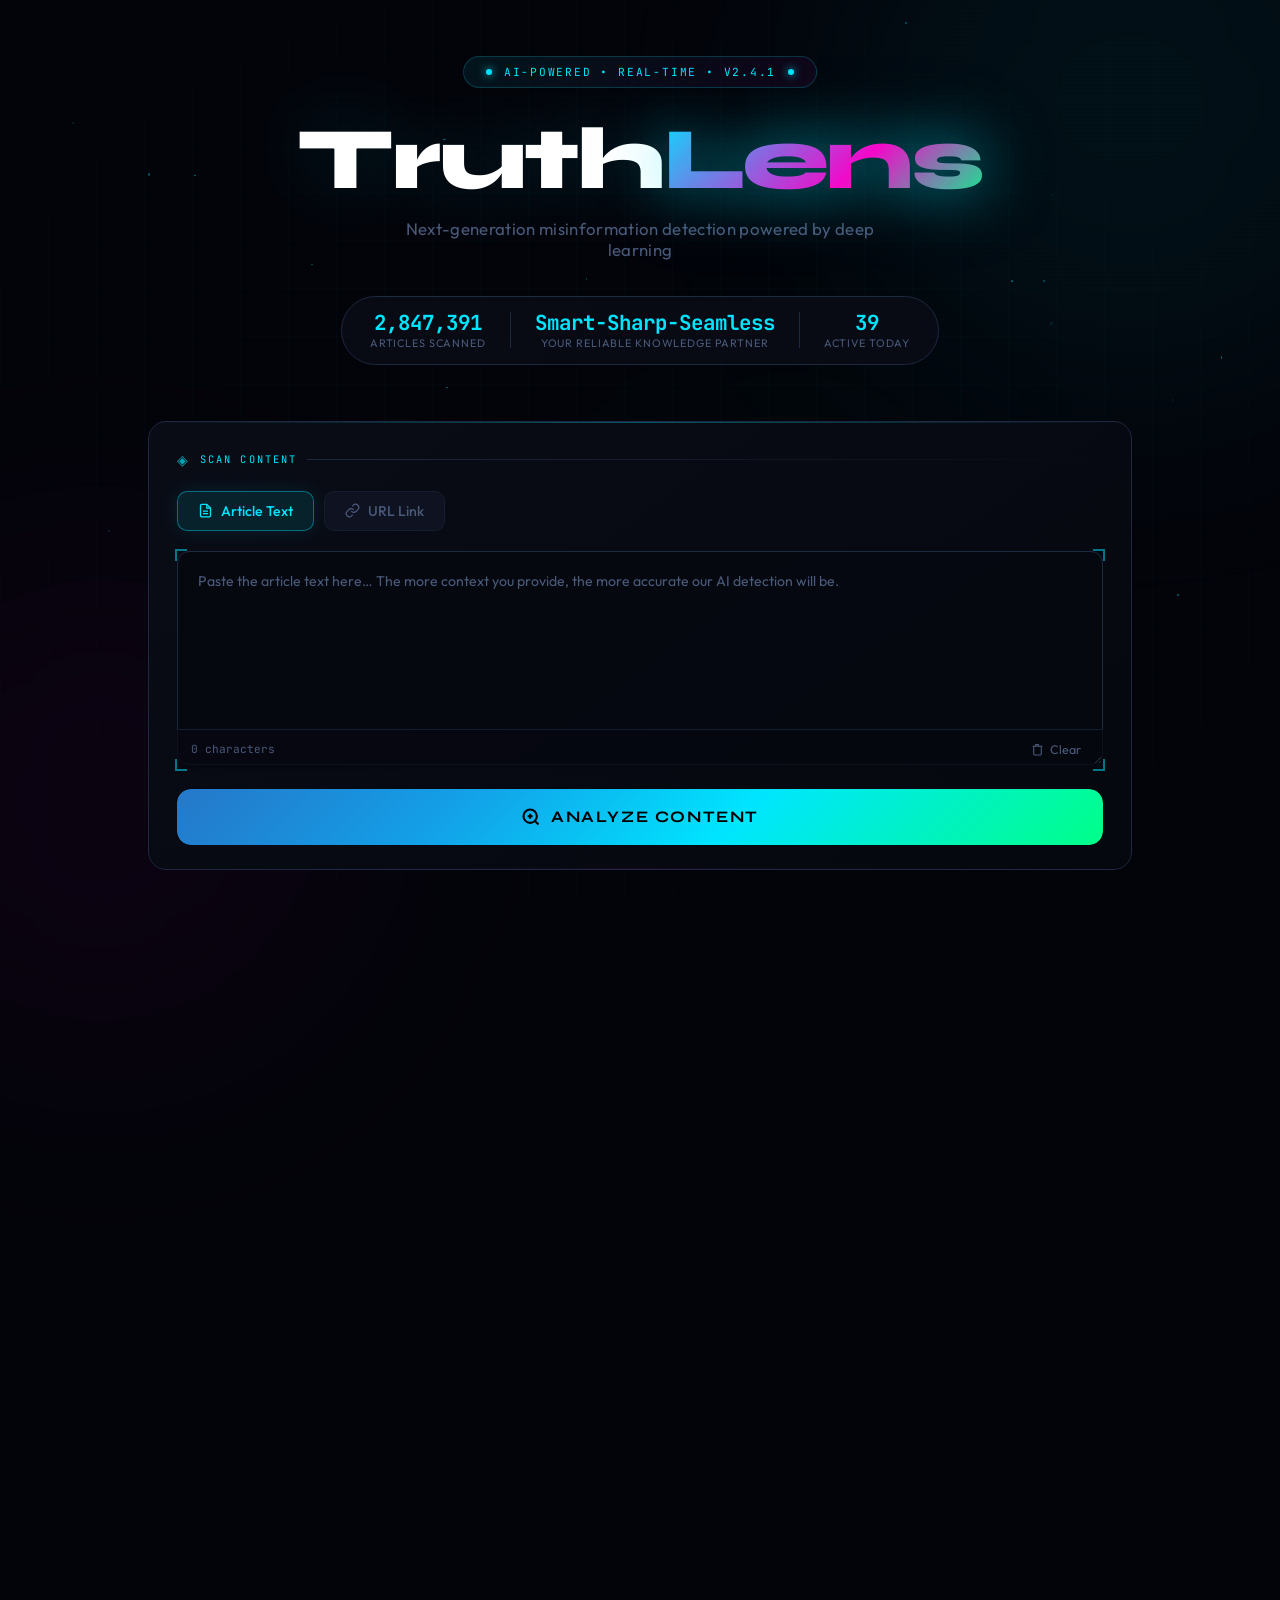
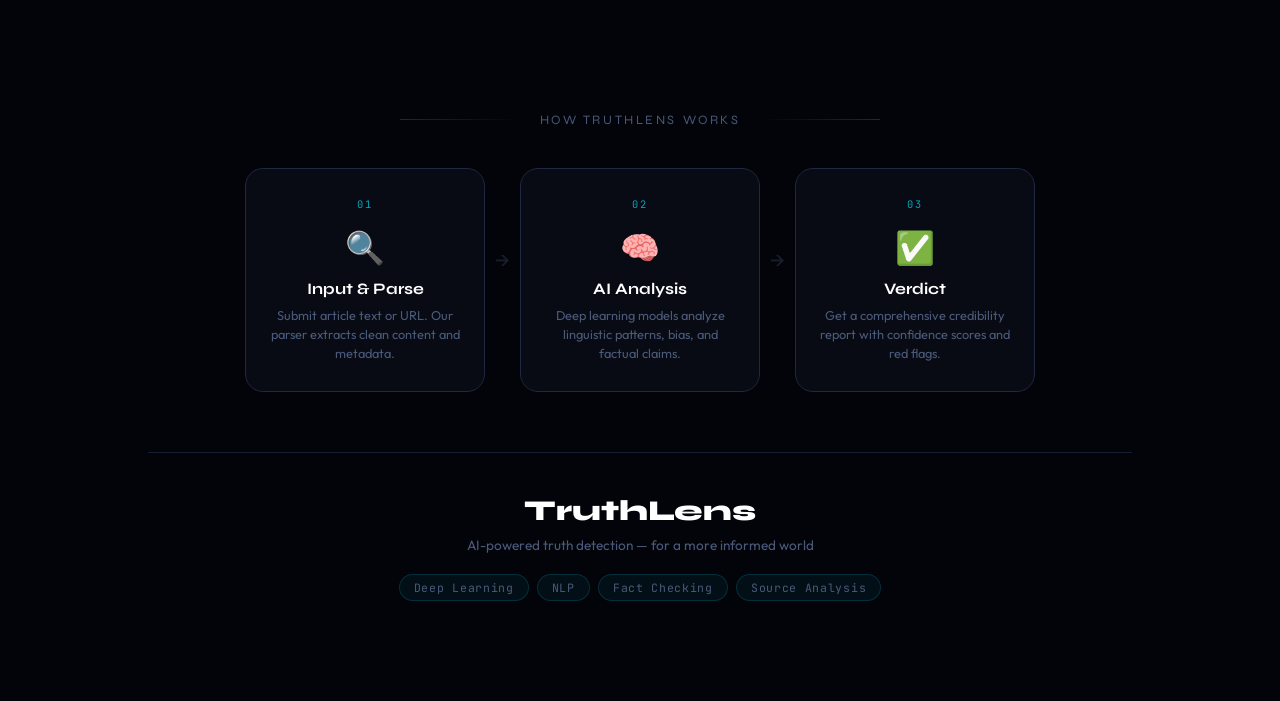
==== commit 35eb4aaa: "Final TruthLens update" ====
--- a/frontend/index.html
+++ b/frontend/index.html
@@ -38,13 +38,20 @@
         </div>
         <div class="hstat-divider"></div>
         <div class="hstat">
-         <span class="hstat-val" data-count="94">94</span><span class="hstat-suffix">%</span>
-
-          <span class="hstat-label">Accuracy Rate</span>
+         <span class="hstat-val">Smart-Sharp-Seamless</span>
+
+          <span class="hstat-label">Your Reliable Knowledge Partner</span>
         </div>
         <div class="hstat-divider"></div>
         <div class="hstat">
-          <span class="hstat-val" data-count="127">0</span>
+          <span class="hstat-val" id="randomStat"></span>
+
+<script>
+  const randomNum = Math.floor(Math.random() * 100) + 1;
+  const el = document.getElementById("randomStat");
+  el.setAttribute("data-count", randomNum);
+  el.textContent = randomNum + "%";
+</script>
           <span class="hstat-label">Active Today</span>
         </div>
       </div>
@@ -85,6 +92,7 @@
         <div class="textarea-footer">
           <span class="char-count" id="charCount">0 characters</span>
           <button class="clear-btn" onclick="clearInput()">
+            
             <svg viewBox="0 0 24 24" fill="none" stroke="currentColor" stroke-width="2"><polyline points="3 6 5 6 21 6"/><path d="M19 6v14a2 2 0 01-2 2H7a2 2 0 01-2-2V6m3 0V4a1 1 0 011-1h4a1 1 0 011 1v2"/></svg>
             Clear
           </button>
@@ -92,16 +100,37 @@
       </div>
 
       <!-- URL Input Area -->
-      <div class="input-wrap url-wrap hidden" id="urlWrap">
-        <div class="input-corner tl"></div>
-        <div class="input-corner tr"></div>
-        <div class="input-corner bl"></div>
-        <div class="input-corner br"></div>
-        <div class="url-input-inner">
-          <svg class="url-icon" viewBox="0 0 24 24" fill="none" stroke="currentColor" stroke-width="2"><circle cx="12" cy="12" r="10"/><line x1="2" y1="12" x2="22" y2="12"/><path d="M12 2a15.3 15.3 0 014 10 15.3 15.3 0 01-4 10 15.3 15.3 0 01-4-10 15.3 15.3 0 014-10z"/></svg>
-          <input type="url" id="urlInput" class="url-input" placeholder="https://example.com/article-to-verify..." />
-        </div>
-      </div>
+<div class="input-wrap url-wrap hidden" id="urlWrap">
+  <div class="input-corner tl"></div>
+  <div class="input-corner tr"></div>
+  <div class="input-corner bl"></div>
+  <div class="input-corner br"></div>
+  <div class="url-input-inner">
+    <svg class="url-icon" viewBox="0 0 24 24" fill="none" stroke="currentColor" stroke-width="2">
+      <circle cx="12" cy="12" r="10"/>
+      <line x1="2" y1="12" x2="22" y2="12"/>
+      <path d="M12 2a15.3 15.3 0 014 10 15.3 15.3 0 01-4 10 15.3 15.3 0 01-4-10 15.3 15.3 0 014-10z"/>
+    </svg>
+    <input type="url" id="urlInput" class="url-input" placeholder="https://example.com/article-to-verify..." />
+  </div>
+  <div class="url-footer">
+    <span></span>
+    <button class="clear-btn" onclick="clearUrlInput()">
+        <script>
+                function clearUrlInput() {
+  document.getElementById('urlInput').value = '';
+              }
+            </script>
+      <svg viewBox="0 0 24 24" fill="none" stroke="currentColor" stroke-width="2">
+        <polyline points="3 6 5 6 21 6"/>
+        <path d="M19 6v14a2 2 0 01-2 2H7a2 2 0 01-2-2V6m3 0V4a1 1 0 011-1h4a1 1 0 011 1v2"/>
+      </svg>
+      Clear
+    </button>
+  </div>
+</div>
+        
+      
 
       <!-- Scan Button -->
       <button class="scan-btn" id="scanBtn" onclick="triggerScan()">
--- a/frontend/styles.css
+++ b/frontend/styles.css
@@ -375,6 +375,9 @@
   border-radius: 12px;
   transition: border-color .25s, box-shadow .25s;
 }
+.url-input:focus {
+  outline: none;
+}
 .url-input-inner:focus-within {
   border-color: rgba(0,229,255,.4);
   box-shadow: 0 0 0 3px rgba(0,229,255,.06);
@@ -388,6 +391,9 @@
   color: var(--text);
   font-family: var(--mono);
   font-size: .9rem;
+}
+.url-input:focus {
+  outline: none;
 }
 .url-input::placeholder { color: var(--text-dim); font-size: .85rem; }
 
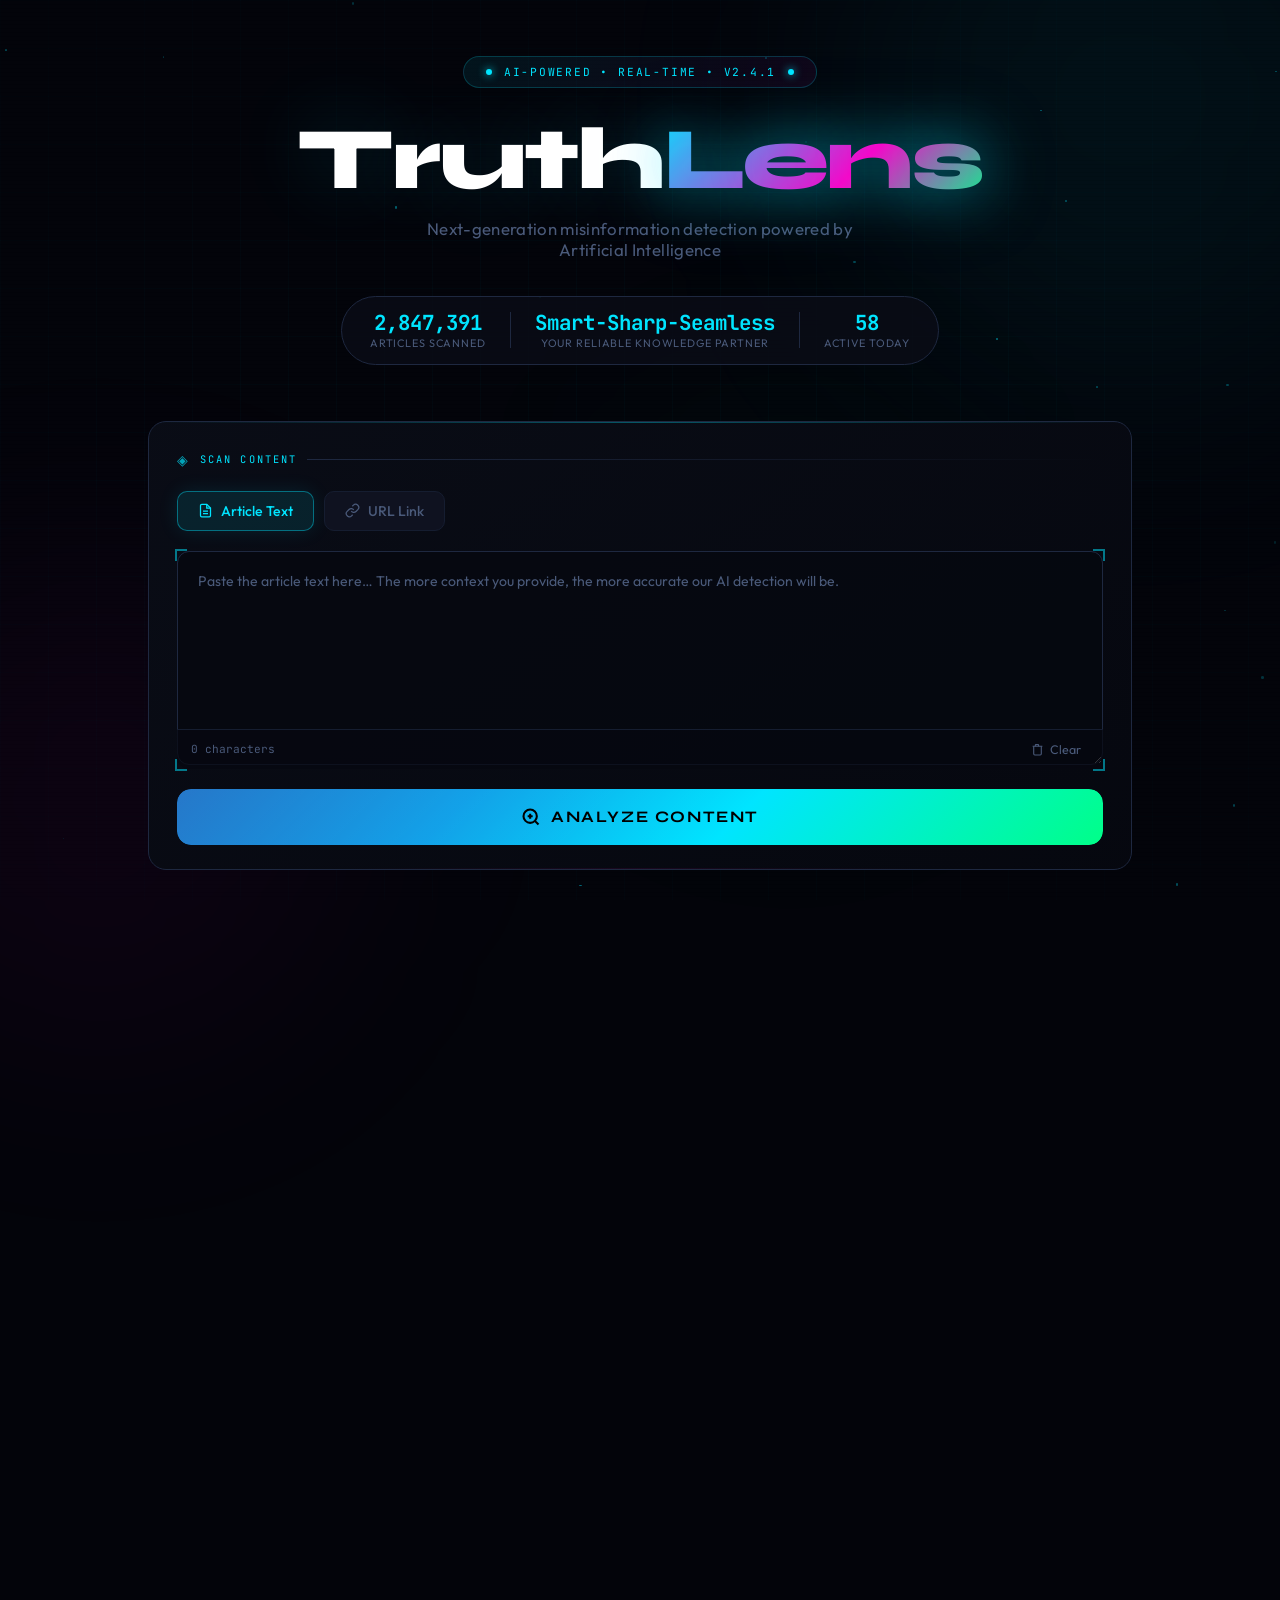
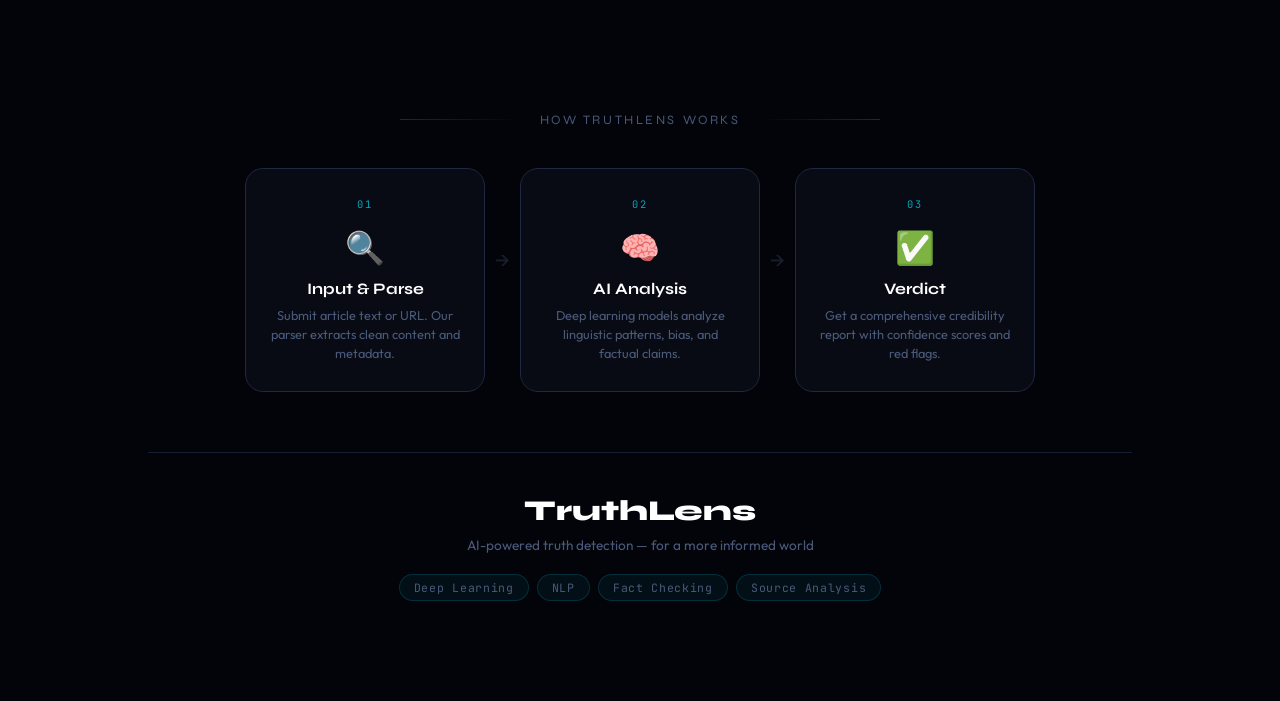
==== commit 7f8d5edd: "Updated frontend" ====
--- a/frontend/index.html
+++ b/frontend/index.html
@@ -30,7 +30,7 @@
         <span class="dot"></span>
       </div>
       <h1>Truth<span class="accent">Lens</span></h1>
-      <p class="subtitle">Next-generation misinformation detection powered by deep learning</p>
+      <p class="subtitle">Next-generation misinformation detection powered by Artificial Intelligence</p>
       <div class="header-stats">
         <div class="hstat">
           <span class="hstat-val" data-count="2847391">0</span>
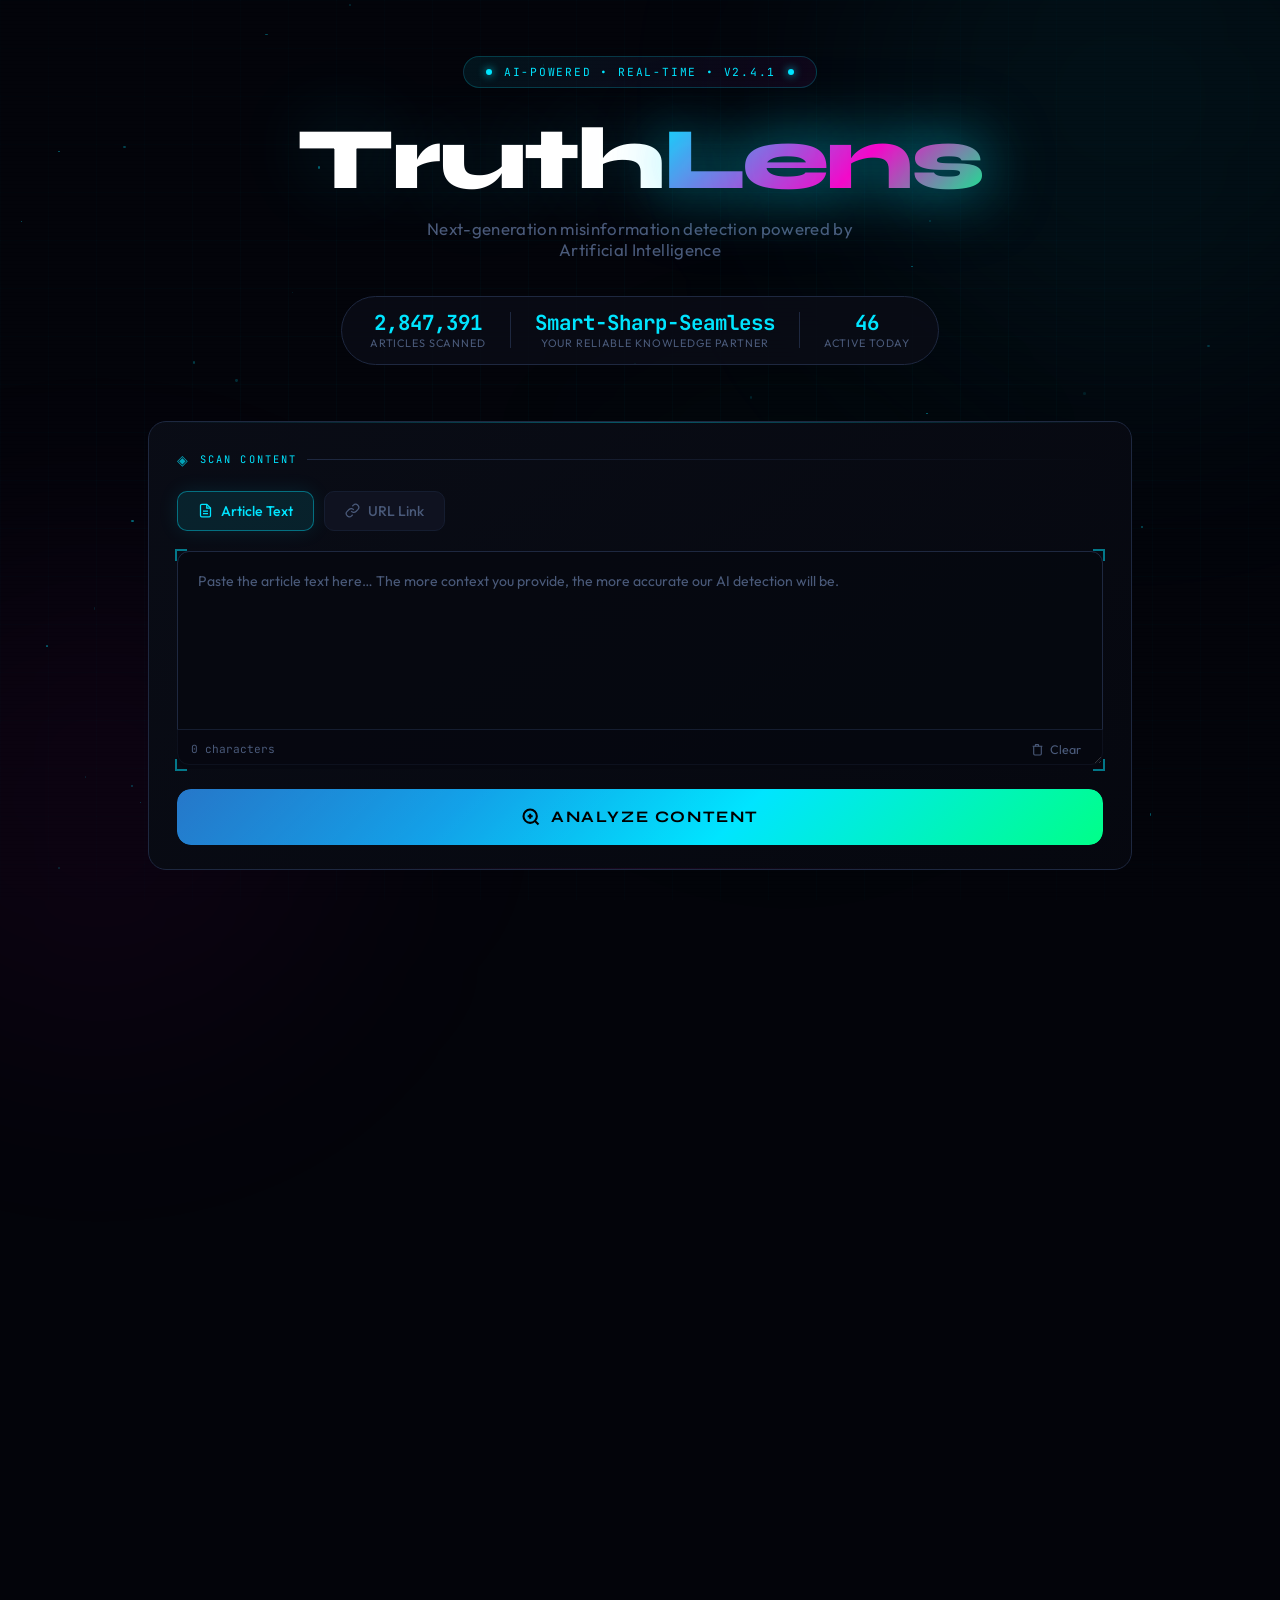
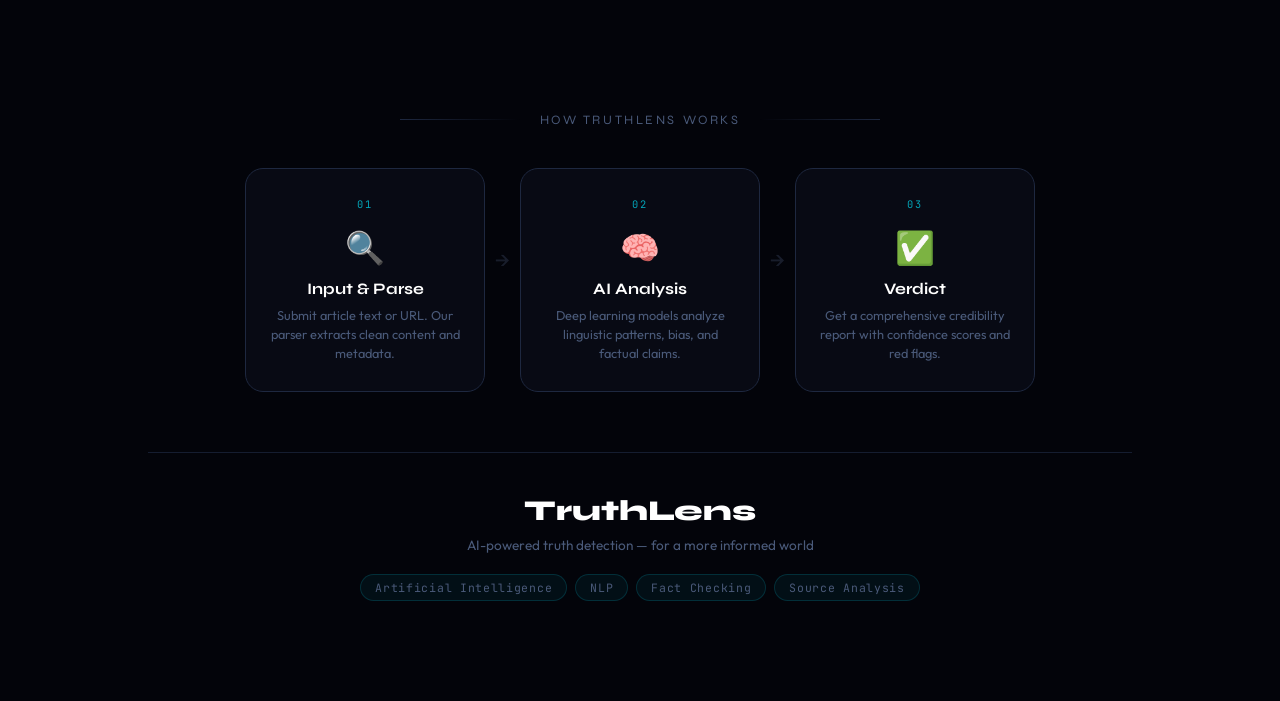
==== commit 406b4dd3: "Fixed" ====
--- a/frontend/index.html
+++ b/frontend/index.html
@@ -399,7 +399,7 @@
       <div class="footer-logo">Truth<span class="accent">Lens</span></div>
       <p class="footer-sub">AI-powered truth detection — for a more informed world</p>
       <div class="footer-chips">
-        <span class="chip">Deep Learning</span>
+        <span class="chip">Artificial Intelligence</span>
         <span class="chip">NLP</span>
         <span class="chip">Fact Checking</span>
         <span class="chip">Source Analysis</span>
